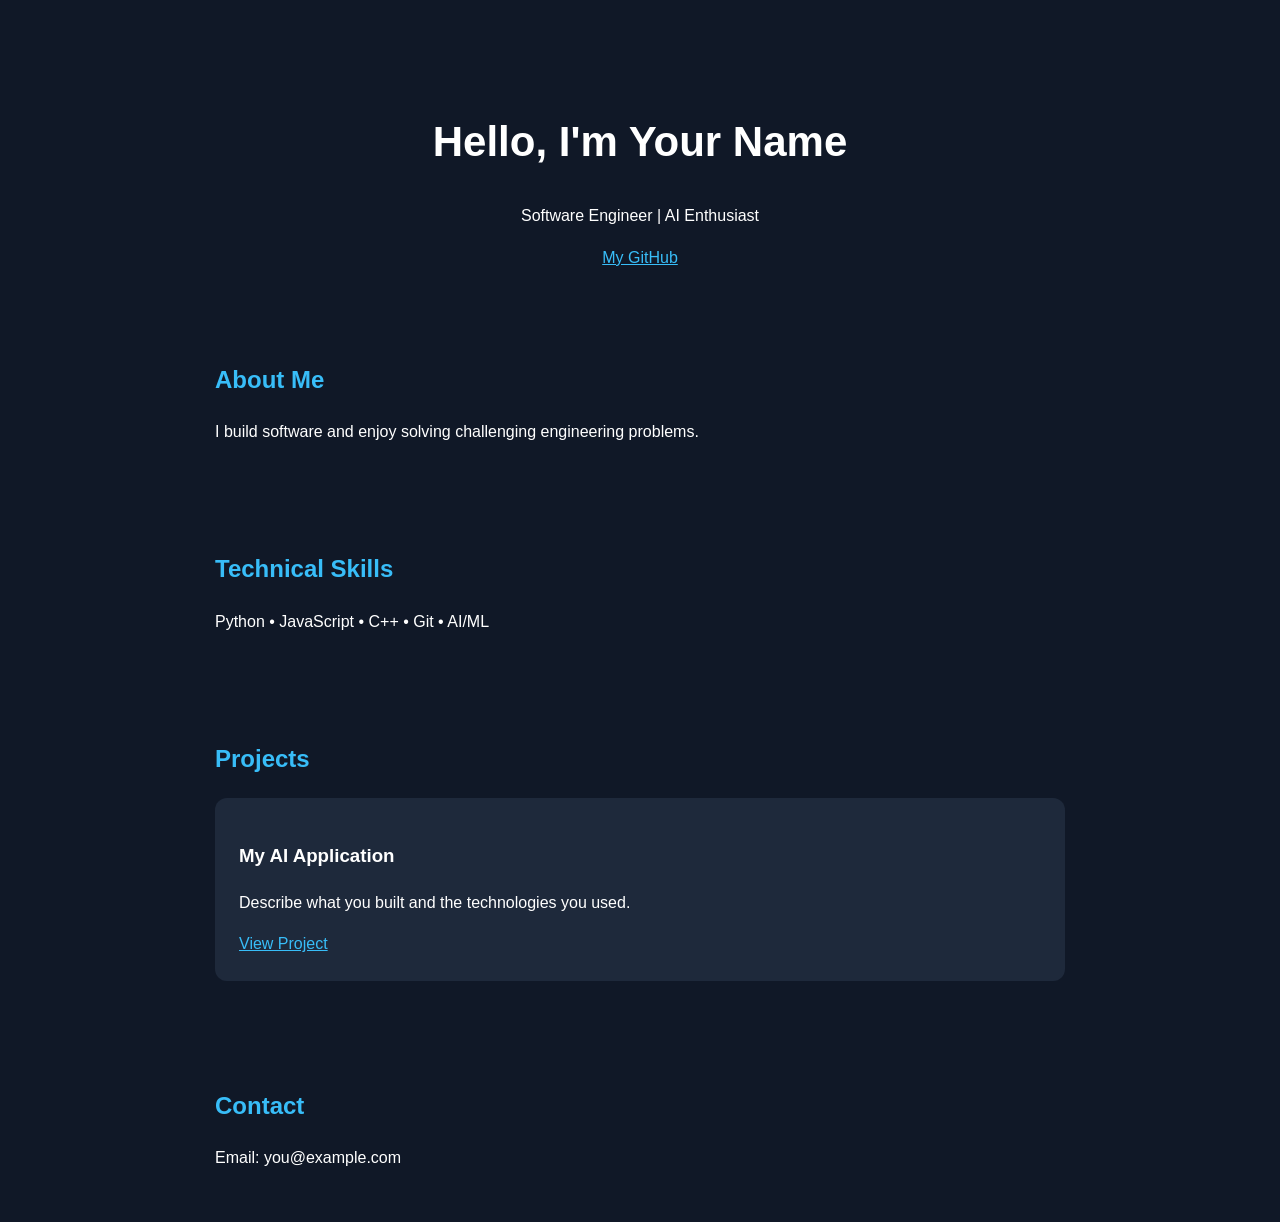
==== index.html @ 8f1bda02 "Add initial HTML structure for portfolio" ====
<!DOCTYPE html>
<html lang="en">
<head>
  <meta charset="UTF-8">
  <meta name="viewport" content="width=device-width, initial-scale=1">
  <title>My Software Engineering Portfolio</title>
  <style>
    body {
      font-family: Arial, sans-serif;
      background: #101827;
      color: white;
      margin: 0;
      line-height: 1.6;
    }
    header, section {
      max-width: 850px;
      margin: auto;
      padding: 35px 20px;
    }
    header { text-align: center; padding-top: 80px; }
    h1 { font-size: 42px; }
    h2 { color: #38bdf8; }
    a { color: #38bdf8; }
    .card {
      background: #1e293b;
      border-radius: 12px;
      padding: 24px;
      margin: 16px 0;
    }
  </style>
</head>
<body>
  <header>
    <h1>Hello, I'm Your Name</h1>
    <p>Software Engineer | AI Enthusiast</p>
    <a href="https://github.com/yourusername">
      My GitHub
    </a>
  </header>

  <section>
    <h2>About Me</h2>
    <p>I build software and enjoy solving
       challenging engineering problems.</p>
  </section>

  <section>
    <h2>Technical Skills</h2>
    <p>Python • JavaScript • C++ • Git • AI/ML</p>
  </section>

  <section>
    <h2>Projects</h2>
    <div class="card">
      <h3>My AI Application</h3>
      <p>Describe what you built and the
         technologies you used.</p>
      <a href="https://github.com/yourusername">
        View Project
      </a>
    </div>
  </section>

  <section>
    <h2>Contact</h2>
    <p>Email: you@example.com</p>
  </section>
</body>
</html>
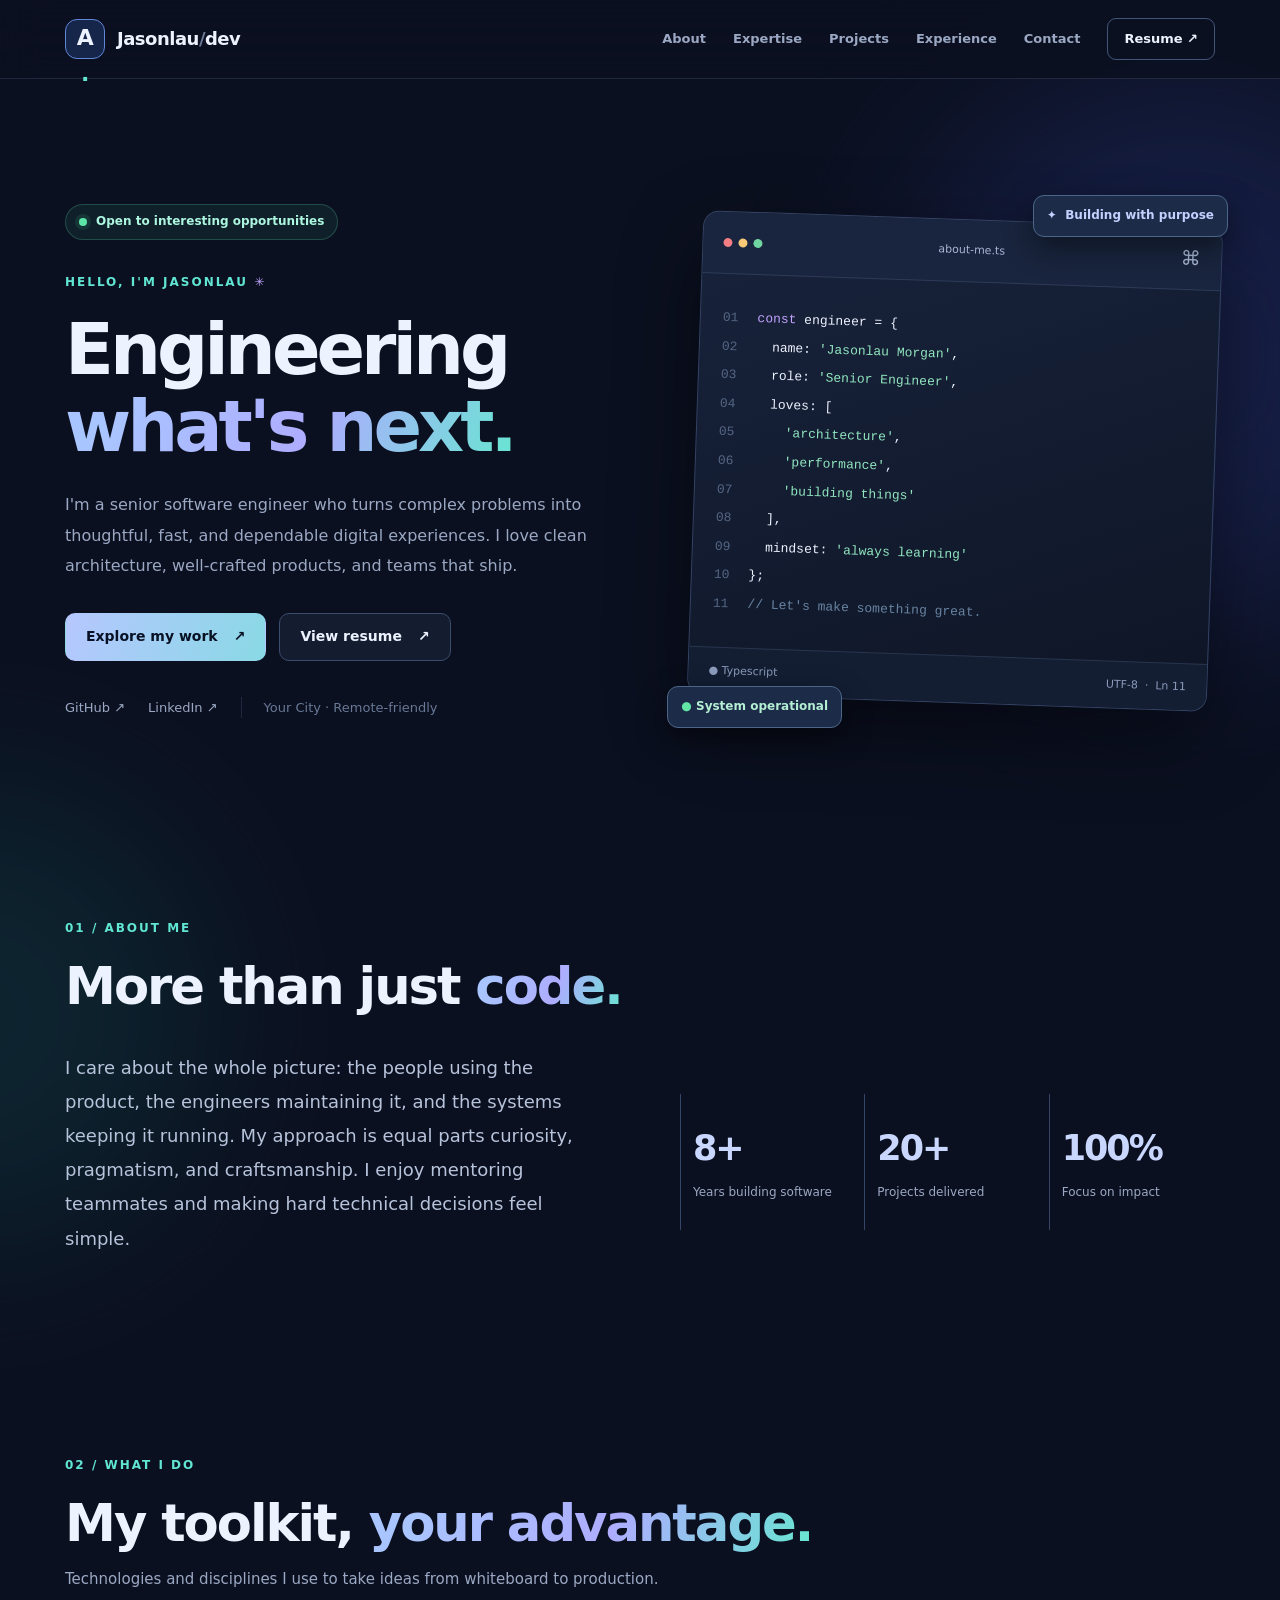
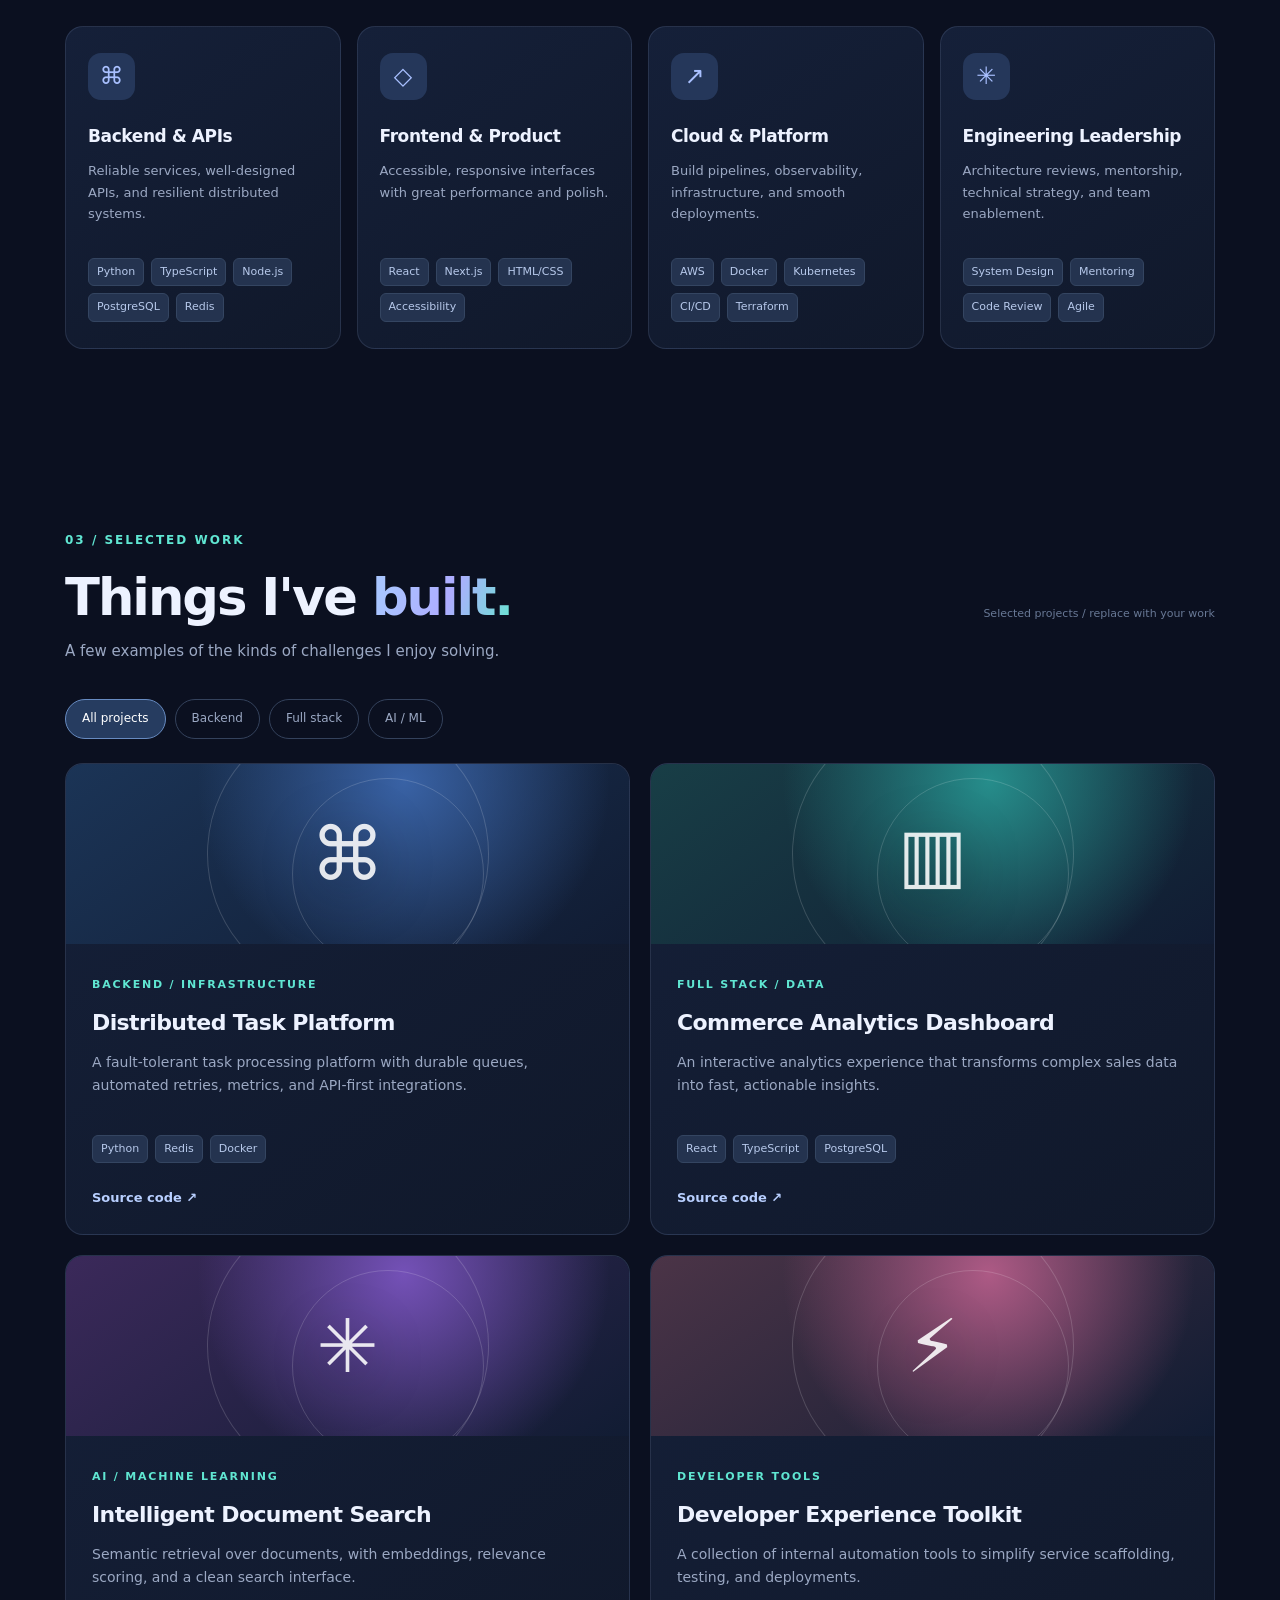
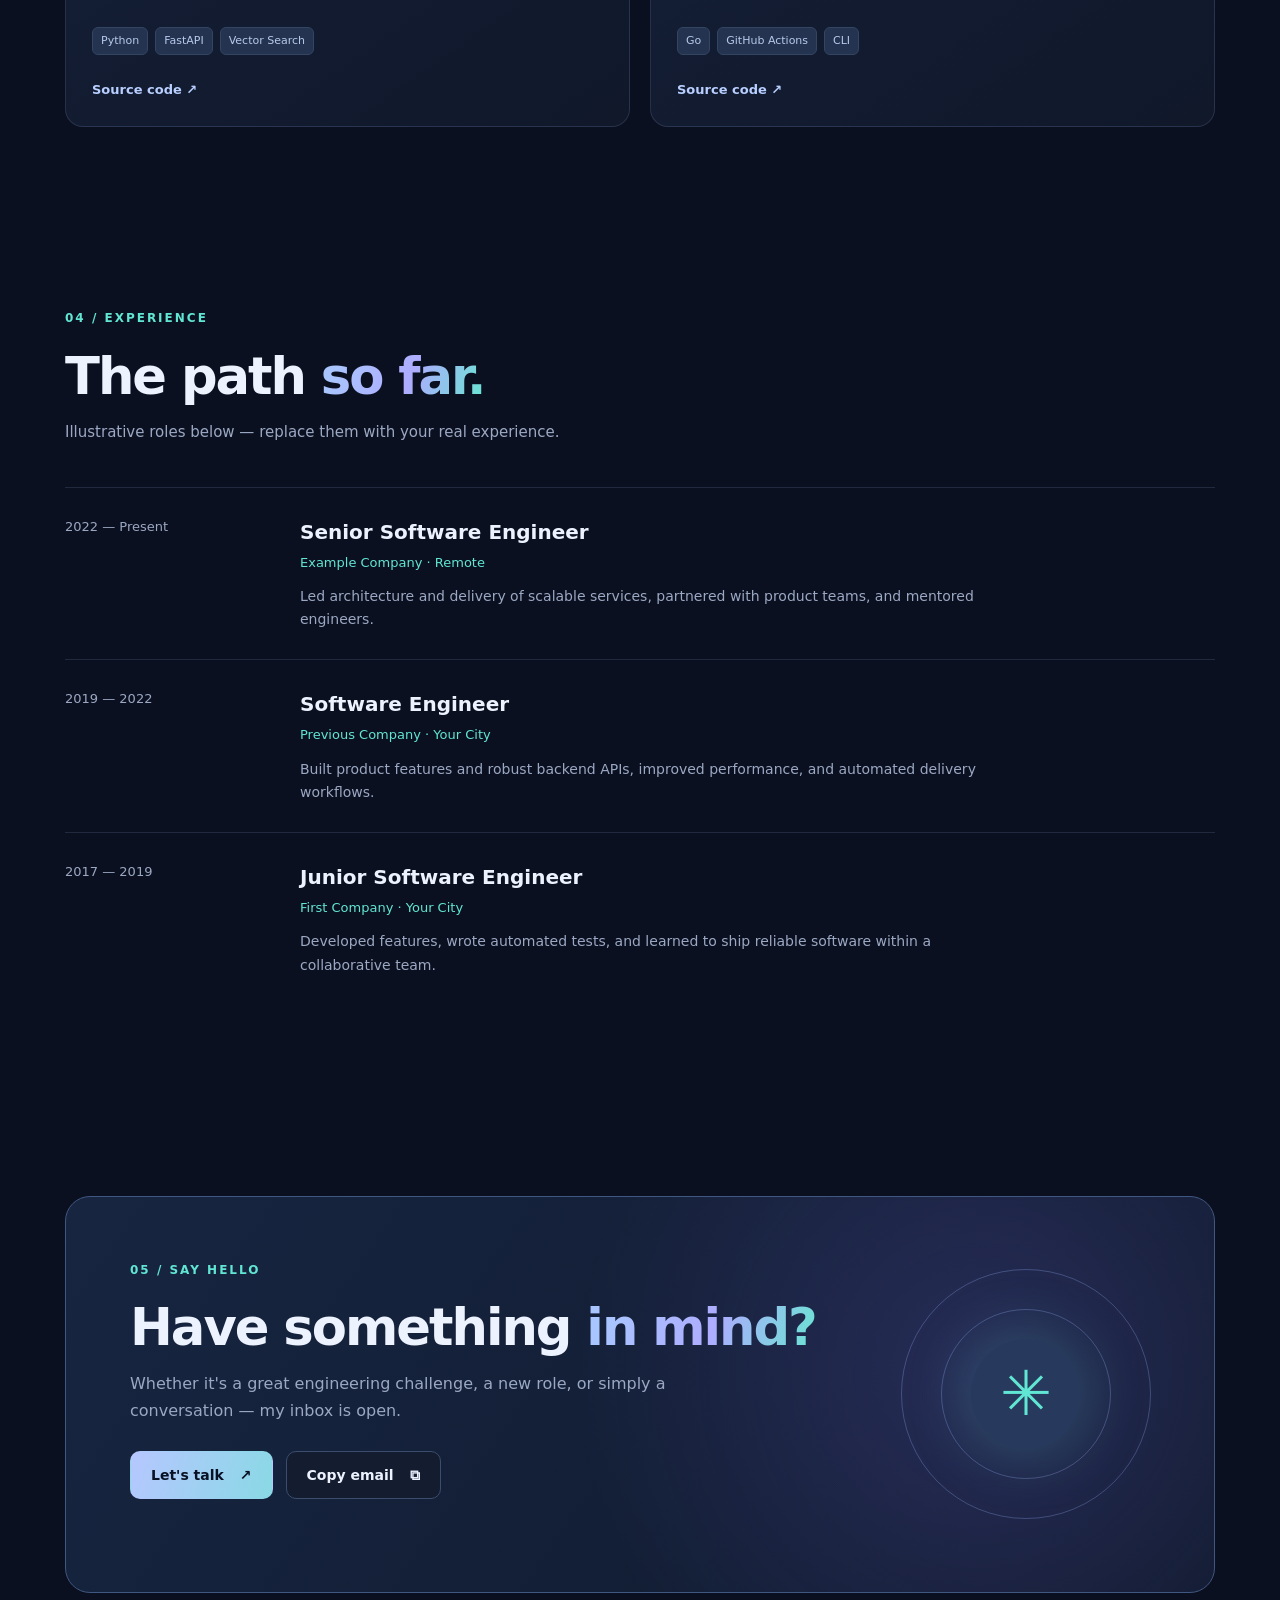
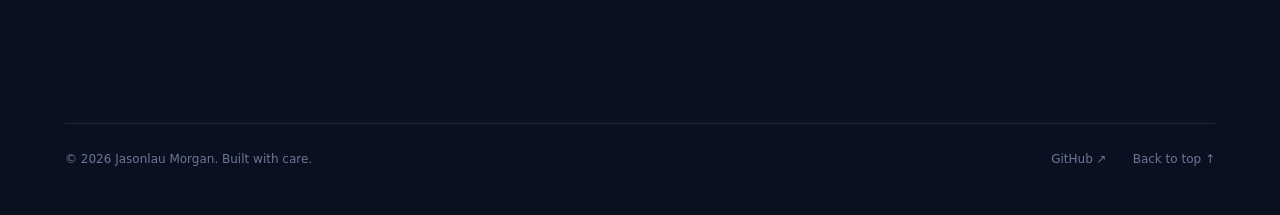
==== commit 31976a84: "Add files via upload" ====
--- a/index.html
+++ b/index.html
@@ -1,70 +1,61 @@
-
-<!DOCTYPE html>
+<!doctype html>
 <html lang="en">
 <head>
-  <meta charset="UTF-8">
+  <meta charset="utf-8">
   <meta name="viewport" content="width=device-width, initial-scale=1">
-  <title>My Software Engineering Portfolio</title>
-  <style>
-    body {
-      font-family: Arial, sans-serif;
-      background: #101827;
-      color: white;
-      margin: 0;
-      line-height: 1.6;
-    }
-    header, section {
-      max-width: 850px;
-      margin: auto;
-      padding: 35px 20px;
-    }
-    header { text-align: center; padding-top: 80px; }
-    h1 { font-size: 42px; }
-    h2 { color: #38bdf8; }
-    a { color: #38bdf8; }
-    .card {
-      background: #1e293b;
-      border-radius: 12px;
-      padding: 24px;
-      margin: 16px 0;
-    }
-  </style>
+  <meta name="theme-color" content="#0b1020">
+  <meta name="description" content="Portfolio of Jasonlau Morgan, a senior software engineer building reliable, scalable products.">
+  <title>Jasonlau Morgan — Senior Software Engineer</title>
+  <link rel="icon" href="favicon.svg" type="image/svg+xml">
+  <link rel="stylesheet" href="style.css">
+  <script src="script.js" defer></script>
 </head>
 <body>
-  <header>
-    <h1>Hello, I'm Your Name</h1>
-    <p>Software Engineer | AI Enthusiast</p>
-    <a href="https://github.com/yourusername">
-      My GitHub
-    </a>
+  <a class="skip-link" href="#main">Skip to content</a>
+  <div class="ambient ambient-one" aria-hidden="true"></div>
+  <div class="ambient ambient-two" aria-hidden="true"></div>
+
+  <header class="site-header">
+    <nav class="nav shell" aria-label="Main navigation">
+      <a class="brand" href="#home" aria-label="Back to top"><span class="brand-mark">A<span class="brand-dot">.</span></span><span class="brand-name">Jasonlau<span class="muted">/</span>dev</span></a>
+      <button class="menu-toggle" id="menuToggle" type="button" aria-label="Open navigation menu" aria-controls="navLinks" aria-expanded="false"><span></span><span></span><span></span></button>
+      <div class="nav-links" id="navLinks">
+        <a href="#about">About</a><a href="#expertise">Expertise</a><a href="#projects">Projects</a><a href="#experience">Experience</a><a href="#contact">Contact</a>
+        <a class="nav-resume" href="resume.html" target="_blank" rel="noopener">Resume <span aria-hidden="true">↗</span></a>
+      </div>
+    </nav>
   </header>
 
-  <section>
-    <h2>About Me</h2>
-    <p>I build software and enjoy solving
-       challenging engineering problems.</p>
-  </section>
+  <main id="main">
+    <section class="hero shell" id="home" aria-labelledby="heroTitle">
+      <div class="hero-copy">
+        <div class="availability"><span class="pulse" aria-hidden="true"></span><span id="statusText">Open to interesting opportunities</span></div>
+        <p class="eyebrow">HELLO, I'M <span id="heroFirstName">Jasonlau</span> <span class="asterisk">✳</span></p>
+        <h1 id="heroTitle">Engineering <span class="text-gradient">what's next.</span></h1>
+        <p class="hero-description" id="heroDescription">I'm a senior software engineer who turns complex problems into thoughtful, fast, and dependable digital experiences. I love clean architecture, well-crafted products, and teams that ship.</p>
+        <div class="hero-actions"><a class="button primary" href="#projects">Explore my work <span aria-hidden="true">↗</span></a><a class="button ghost" href="resume.html" target="_blank" rel="noopener">View resume <span aria-hidden="true">↗</span></a></div>
+        <div class="hero-socials" aria-label="Social profiles"><a id="githubLink" href="https://github.com/yourusername" target="_blank" rel="noopener noreferrer">GitHub ↗</a><a id="linkedinLink" href="https://www.linkedin.com/in/yourusername/" target="_blank" rel="noopener noreferrer">LinkedIn ↗</a><span class="hero-location" id="locationText">Based in Your City · Remote-friendly</span></div>
+      </div>
+      <div class="hero-art" aria-label="Decorative code editor illustration" role="img">
+        <div class="editor-card">
+          <div class="editor-bar"><span class="dots"><i></i><i></i><i></i></span><span>about-me.ts</span><span class="editor-icon">⌘</span></div>
+          <div class="editor-code"><div><span class="line-num">01</span><span class="purple">const</span> engineer = {</div><div><span class="line-num">02</span>  name: <span class="mint" id="editorName">'Jasonlau Morgan'</span>,</div><div><span class="line-num">03</span>  role: <span class="mint">'Senior Engineer'</span>,</div><div><span class="line-num">04</span>  loves: [</div><div><span class="line-num">05</span>    <span class="mint">'architecture'</span>,</div><div><span class="line-num">06</span>    <span class="mint">'performance'</span>,</div><div><span class="line-num">07</span>    <span class="mint">'building things'</span></div><div><span class="line-num">08</span>  ],</div><div><span class="line-num">09</span>  mindset: <span class="mint">'always learning'</span></div><div><span class="line-num">10</span>};</div><div><span class="line-num">11</span><span class="comment">// Let's make something great.</span></div></div>
+          <div class="editor-footer"><span>● Typescript</span><span>UTF-8&nbsp;&nbsp;·&nbsp;&nbsp;Ln 11</span></div>
+        </div>
+        <div class="floating-chip chip-top">✦ &nbsp;Building with purpose</div><div class="floating-chip chip-bottom"><span>●</span> System operational</div>
+      </div>
+    </section>
 
-  <section>
-    <h2>Technical Skills</h2>
-    <p>Python • JavaScript • C++ • Git • AI/ML</p>
-  </section>
+    <section class="section shell" id="about" aria-labelledby="aboutTitle"><div class="section-heading"><p class="eyebrow">01 / ABOUT ME</p><h2 id="aboutTitle">More than just <span class="text-gradient">code.</span></h2></div><div class="about-grid"><p class="body-large" id="aboutText">I care about the whole picture: the people using the product, the engineers maintaining it, and the systems keeping it running. My approach is equal parts curiosity, pragmatism, and craftsmanship. I enjoy mentoring teammates and making hard technical decisions feel simple.</p><div class="stats"><div class="stat"><strong id="statYears">8+</strong><span>Years building software</span></div><div class="stat"><strong id="statProjects">20+</strong><span>Projects delivered</span></div><div class="stat"><strong id="statFocus">100%</strong><span>Focus on impact</span></div></div></div></section>
 
-  <section>
-    <h2>Projects</h2>
-    <div class="card">
-      <h3>My AI Application</h3>
-      <p>Describe what you built and the
-         technologies you used.</p>
-      <a href="https://github.com/yourusername">
-        View Project
-      </a>
-    </div>
-  </section>
+    <section class="section shell" id="expertise" aria-labelledby="expertiseTitle"><div class="section-heading"><p class="eyebrow">02 / WHAT I DO</p><h2 id="expertiseTitle">My toolkit, <span class="text-gradient">your advantage.</span></h2><p class="section-subtitle">Technologies and disciplines I use to take ideas from whiteboard to production.</p></div><div class="expertise-grid"><article class="skill-card"><div class="skill-icon">⌘</div><h3>Backend & APIs</h3><p>Reliable services, well-designed APIs, and resilient distributed systems.</p><div class="tags" id="backendTags"></div></article><article class="skill-card"><div class="skill-icon">◇</div><h3>Frontend & Product</h3><p>Accessible, responsive interfaces with great performance and polish.</p><div class="tags" id="frontendTags"></div></article><article class="skill-card"><div class="skill-icon">↗</div><h3>Cloud & Platform</h3><p>Build pipelines, observability, infrastructure, and smooth deployments.</p><div class="tags" id="cloudTags"></div></article><article class="skill-card"><div class="skill-icon">✳</div><h3>Engineering Leadership</h3><p>Architecture reviews, mentorship, technical strategy, and team enablement.</p><div class="tags" id="leadershipTags"></div></article></div></section>
 
-  <section>
-    <h2>Contact</h2>
-    <p>Email: you@example.com</p>
-  </section>
+    <section class="section shell" id="projects" aria-labelledby="projectsTitle"><div class="section-heading"><p class="eyebrow">03 / SELECTED WORK</p><div class="heading-row"><h2 id="projectsTitle">Things I've <span class="text-gradient">built.</span></h2><span class="tiny-note">Selected projects / replace with your work</span></div><p class="section-subtitle">A few examples of the kinds of challenges I enjoy solving.</p></div><div class="filter-group" id="projectFilters" role="group" aria-label="Filter projects"><button type="button" class="filter active" data-filter="all" aria-pressed="true">All projects</button><button type="button" class="filter" data-filter="backend" aria-pressed="false">Backend</button><button type="button" class="filter" data-filter="fullstack" aria-pressed="false">Full stack</button><button type="button" class="filter" data-filter="ai" aria-pressed="false">AI / ML</button></div><div class="project-grid" id="projectGrid" aria-live="polite"></div></section>
+
+    <section class="section shell" id="experience" aria-labelledby="experienceTitle"><div class="section-heading"><p class="eyebrow">04 / EXPERIENCE</p><h2 id="experienceTitle">The path <span class="text-gradient">so far.</span></h2><p class="section-subtitle">Illustrative roles below — replace them with your real experience.</p></div><div class="timeline" id="experienceList"></div></section>
+
+    <section class="section shell contact-section" id="contact" aria-labelledby="contactTitle"><div class="contact-card"><div><p class="eyebrow">05 / SAY HELLO</p><h2 id="contactTitle">Have something <span class="text-gradient">in mind?</span></h2><p>Whether it's a great engineering challenge, a new role, or simply a conversation — my inbox is open.</p><div class="contact-actions"><a class="button primary" id="emailButton" href="mailto:you@example.com">Let's talk <span aria-hidden="true">↗</span></a><button class="button ghost" id="copyEmail" type="button">Copy email <span aria-hidden="true">⧉</span></button></div><p class="copy-message" id="copyMessage" role="status" aria-live="polite"></p></div><div class="contact-orbit" aria-hidden="true"><div class="orbit orbit-outer"></div><div class="orbit orbit-inner"></div><div class="orbit-center">✳</div></div></div></section>
+  </main>
+  <footer class="footer shell"><span>© <span id="currentYear"></span> <span id="footerName">Jasonlau Morgan</span>. Built with care.</span><div><a href="https://github.com/yourusername" id="footerGithub" target="_blank" rel="noopener noreferrer">GitHub ↗</a><a href="#home">Back to top ↑</a></div></footer>
 </body>
 </html>
--- a/style.css
+++ b/style.css
@@ -0,0 +1 @@
+:root{color-scheme:dark;--bg:#0b1020;--surface:#121a2b;--surface2:#162138;--text:#edf2ff;--muted:#9ba8c3;--dim:#687895;--line:rgba(168,190,239,.14);--accent:#88a9ff;--cyan:#60e6d2;--purple:#c0a4ff;--radius:18px;--shell:1150px;font-family:Inter,ui-sans-serif,system-ui,-apple-system,BlinkMacSystemFont,"Segoe UI",sans-serif}*{box-sizing:border-box}html{scroll-behavior:smooth;scroll-padding-top:90px}body{margin:0;background:var(--bg);color:var(--text);line-height:1.65;overflow-x:hidden}a{color:inherit;text-decoration:none}button{font:inherit}a:focus-visible,button:focus-visible{outline:3px solid var(--cyan);outline-offset:4px}.shell{width:min(calc(100% - 48px),var(--shell));margin-inline:auto}.ambient{position:absolute;z-index:-1;pointer-events:none;border-radius:50%;filter:blur(90px);opacity:.36}.ambient-one{width:550px;height:550px;top:80px;right:-180px;background:#2a3886}.ambient-two{width:450px;height:450px;top:790px;left:-250px;background:#12494b}.skip-link{position:absolute;top:-100px;left:16px;z-index:200;background:white;color:#071220;padding:12px 20px;border-radius:8px}.skip-link:focus{top:12px}.site-header{position:sticky;top:0;z-index:100;background:rgba(11,16,32,.82);border-bottom:1px solid var(--line);backdrop-filter:blur(20px)}.nav{display:flex;align-items:center;justify-content:space-between;min-height:78px;gap:28px}.brand{display:flex;align-items:center;gap:12px;font-weight:750;letter-spacing:-.5px}.brand-mark{display:grid;place-items:center;width:40px;height:40px;border:1px solid #6186d8;border-radius:12px;background:#16264a;font-size:22px}.brand-dot{color:var(--cyan)}.brand-name{font-size:18px}.muted{color:var(--dim)}.nav-links{display:flex;align-items:center;gap:27px;font-size:13px;font-weight:550;color:var(--muted)}.nav-links>a:not(.nav-resume):hover,.footer a:hover,.hero-socials a:hover{color:var(--cyan)}.nav-resume{padding:9px 16px;border:1px solid #415579;border-radius:9px;color:var(--text)}.nav-resume:hover{border-color:var(--cyan)}.menu-toggle{display:none}.hero{display:grid;grid-template-columns:1.05fr .95fr;align-items:center;gap:56px;padding-block:125px 110px;min-height:695px}.availability{display:inline-flex;align-items:center;gap:9px;padding:7px 13px;color:#adf6df;background:rgba(66,186,140,.095);border:1px solid rgba(97,230,182,.22);border-radius:30px;font-size:12px;font-weight:600;margin-bottom:33px}.pulse{width:8px;height:8px;background:#5ce7a9;border-radius:50%;box-shadow:0 0 0 4px rgba(73,205,145,.12)}.eyebrow{font-size:12px;letter-spacing:2px;color:var(--cyan);font-weight:800;margin:0 0 18px}.asterisk{color:var(--purple)}h1,h2,h3,p{margin-top:0}h1{font-size:clamp(48px,5.6vw,82px);line-height:1.08;letter-spacing:-4px;margin-bottom:25px;max-width:680px}h2{font-size:clamp(34px,4vw,52px);line-height:1.15;letter-spacing:-2px;margin-bottom:14px}.text-gradient{background:linear-gradient(110deg,#a9c5ff 12%,#aeacff 55%,#67e6d1 100%);background-clip:text;-webkit-background-clip:text;color:transparent}.hero-description{font-size:16px;color:var(--muted);max-width:565px;line-height:1.9;margin-bottom:31px}.hero-actions,.contact-actions{display:flex;gap:13px;flex-wrap:wrap}.button{display:inline-flex;align-items:center;justify-content:center;gap:16px;min-height:48px;padding:11px 20px;border-radius:10px;border:1px solid transparent;font-size:14px;font-weight:700;cursor:pointer;transition:transform .2s,border-color .2s,background .2s}.button:hover{transform:translateY(-3px)}.button.primary{color:#091124;background:linear-gradient(110deg,#b6c7ff,#89d9e5)}.button.ghost{border-color:#3b4c6d;background:#141d30;color:var(--text)}.button.ghost:hover{border-color:var(--accent)}.hero-socials{display:flex;flex-wrap:wrap;align-items:center;gap:23px;margin-top:36px;font-size:13px;color:var(--muted)}.hero-location{border-left:1px solid var(--line);padding-left:22px;color:var(--dim)}.hero-art{position:relative;min-width:0}.editor-card{position:relative;border:1px solid #344363;border-radius:16px;background:linear-gradient(160deg,#18233c,#0e1525);box-shadow:0 28px 80px #0007;overflow:hidden;transform:rotate(2deg)}.editor-bar,.editor-footer{display:flex;align-items:center;justify-content:space-between;padding:14px 20px;background:#19253e;border-bottom:1px solid var(--line);color:#a8b7d5;font-size:11px}.dots{display:flex;gap:6px}.dots i{display:block;width:9px;height:9px;background:#f27d82;border-radius:50%}.dots i:nth-child(2){background:#f9c977}.dots i:nth-child(3){background:#71d5a1}.editor-icon{font-size:20px}.editor-code{padding:30px 22px 28px;font:13px/2.2 ui-monospace,SFMono-Regular,Consolas,monospace;white-space:pre;overflow-x:auto}.line-num{color:#556684;margin-right:19px;user-select:none}.purple{color:#c2a3ff}.mint{color:#91e6bf}.comment{color:#6883a1}.editor-footer{border-top:1px solid var(--line);border-bottom:0;background:#131e33;color:#8c9cbc}.floating-chip{position:absolute;font-size:12px;font-weight:700;background:#1c2b48;border:1px solid #4b6688;border-radius:11px;padding:10px 13px;box-shadow:0 10px 30px #0007}.chip-top{top:-24px;right:-13px;color:#c5d0ff}.chip-bottom{bottom:-25px;left:-28px;color:#b4efd4}.chip-bottom span{color:#63e6a5}.section{padding-block:91px}.section-heading{margin-bottom:35px}.section-subtitle{font-size:15px;color:var(--muted);max-width:620px;margin:0}.about-grid{display:grid;grid-template-columns:1fr 1fr;gap:80px;align-items:center}.body-large{font-size:18px;line-height:1.9;color:#b7c3db;max-width:590px}.stats{display:grid;grid-template-columns:repeat(3,1fr);gap:18px}.stat{padding:26px 12px;border-left:1px solid #354565}.stat strong{font-size:35px;display:block;letter-spacing:-2px;color:#c9d7ff}.stat span{font-size:12px;color:var(--muted)}.expertise-grid{display:grid;grid-template-columns:repeat(4,1fr);gap:16px}.skill-card,.project-card{border:1px solid var(--line);background:linear-gradient(145deg,#152039,#10182a);border-radius:var(--radius);transition:transform .2s,border-color .2s}.skill-card{padding:26px 22px}.skill-card:hover,.project-card:hover{transform:translateY(-5px);border-color:#5579ac}.skill-icon{width:47px;height:47px;border-radius:13px;background:#25375a;color:#a9c0ff;display:grid;place-items:center;font-size:24px;margin-bottom:22px}.skill-card h3{font-size:17px;letter-spacing:-.4px;margin-bottom:10px}.skill-card p{font-size:13px;color:var(--muted);min-height:80px}.tags{display:flex;flex-wrap:wrap;gap:7px;margin-top:18px}.tag{font-size:11px;color:#b7c9eb;background:#24334f;border:1px solid #344561;border-radius:6px;padding:4px 8px}.heading-row{display:flex;align-items:end;justify-content:space-between;gap:20px}.heading-row h2{margin-bottom:12px}.tiny-note{font-size:11px;color:var(--dim);padding-bottom:16px}.filter-group{display:flex;flex-wrap:wrap;gap:9px;margin:34px 0 24px}.filter{border:1px solid #34425c;background:transparent;color:var(--muted);padding:9px 16px;border-radius:50px;cursor:pointer;font-size:12px}.filter:hover{border-color:var(--accent);color:var(--text)}.filter.active{background:#263c60;border-color:#678bc1;color:#fff}.project-grid{display:grid;grid-template-columns:repeat(2,1fr);gap:20px}.project-card{overflow:hidden}.project-visual{height:180px;position:relative;display:flex;align-items:center;justify-content:center;overflow:hidden;background:radial-gradient(circle at 60% 10%,var(--project-light),transparent 55%),linear-gradient(145deg,var(--project-dark),#111c33)}.project-visual::before,.project-visual::after{content:"";position:absolute;border:1px solid rgba(255,255,255,.16);border-radius:50%;width:280px;height:280px;transform:rotate(25deg)}.project-visual::after{width:190px;height:190px;transform:translate(40px,20px)}.project-glyph{z-index:1;font-size:74px;line-height:1;color:rgba(255,255,255,.88);font-weight:200;text-shadow:0 12px 60px #0006}.project-body{padding:26px}.project-category{font-size:11px;text-transform:uppercase;letter-spacing:1.8px;color:var(--cyan);font-weight:800}.project-card h3{font-size:22px;letter-spacing:-.6px;margin:9px 0}.project-card p{font-size:14px;color:var(--muted);min-height:66px}.project-links{display:flex;flex-wrap:wrap;gap:20px;margin-top:24px;font-size:13px;font-weight:750}.project-links a{color:#b8cfff}.project-links a:hover{color:var(--cyan)}.timeline{margin-top:42px}.timeline-item{display:grid;grid-template-columns:190px 1fr;gap:45px;padding:28px 0;border-top:1px solid var(--line)}.timeline-date{color:var(--muted);font-size:13px}.timeline-role{font-size:20px;font-weight:750;margin-bottom:3px}.timeline-company{color:var(--cyan);font-size:13px;margin-bottom:12px}.timeline-desc{color:var(--muted);font-size:14px;max-width:720px;margin:0}.contact-section{padding-block:100px 130px}.contact-card{border:1px solid #405781;border-radius:25px;padding:clamp(28px,5vw,65px);background:radial-gradient(circle at 80% 45%,rgba(95,85,186,.27),transparent 43%),linear-gradient(125deg,#172541,#101a2d);display:grid;grid-template-columns:1.5fr .5fr;gap:30px;align-items:center;overflow:hidden}.contact-card h2{font-size:clamp(36px,4vw,55px)}.contact-card p:not(.eyebrow):not(.copy-message){color:var(--muted);max-width:560px}.contact-actions{margin-top:27px}.copy-message{font-size:12px;color:var(--cyan);min-height:20px;margin:9px 0 0}.contact-orbit{height:220px;position:relative;display:grid;place-items:center}.orbit{position:absolute;border:1px solid rgba(154,184,255,.28);border-radius:50%}.orbit-outer{width:250px;height:250px}.orbit-inner{width:170px;height:170px}.orbit-center{width:110px;height:110px;border-radius:50%;display:grid;place-items:center;font-size:62px;color:var(--cyan);background:#28395e;box-shadow:0 0 65px rgba(96,230,210,.25)}.footer{border-top:1px solid var(--line);padding-block:26px 45px;display:flex;justify-content:space-between;gap:20px;font-size:12px;color:var(--dim)}.footer>div{display:flex;gap:26px}.hidden{display:none!important}@media(max-width:1050px){.hero{gap:28px}.hero h1{font-size:59px}.expertise-grid{grid-template-columns:repeat(2,1fr)}.skill-card p{min-height:0}.about-grid{gap:30px}}@media(max-width:760px){.shell{width:min(calc(100% - 34px),var(--shell))}.nav{min-height:68px}.menu-toggle{display:flex;width:42px;height:42px;align-items:center;justify-content:center;flex-direction:column;gap:5px;background:#1a2740;border:1px solid #344a6c;border-radius:10px;cursor:pointer}.menu-toggle span{display:block;width:20px;height:2px;background:#d1dff5}.nav-links{display:none;position:absolute;top:68px;left:0;right:0;padding:20px;background:#101a2d;border-bottom:1px solid #314363;flex-direction:column;align-items:stretch;gap:0}.nav-links.open{display:flex}.nav-links a{padding:12px}.nav-links .nav-resume{margin-top:8px;text-align:center}.hero{grid-template-columns:1fr;padding-block:75px 65px;gap:70px;min-height:auto}.hero h1{font-size:clamp(43px,10vw,64px);letter-spacing:-2.5px}.hero-art{max-width:510px;width:100%;margin:auto}.section{padding-block:65px}.about-grid,.contact-card{grid-template-columns:1fr}.about-grid{gap:22px}.stats{gap:5px}.stat strong{font-size:29px}.project-grid{grid-template-columns:1fr}.tiny-note{display:none}.timeline-item{grid-template-columns:1fr;gap:8px}.contact-orbit{display:none}.contact-section{padding-bottom:80px}}@media(max-width:450px){.expertise-grid{grid-template-columns:1fr}.hero-socials{gap:14px}.hero-location{border-left:0;padding-left:0;width:100%}.editor-code{font-size:10.5px;padding-inline:9px}.line-num{margin-right:10px}.floating-chip{font-size:10px}.chip-bottom{left:-6px}.chip-top{right:-6px}.stats{grid-template-columns:1fr 1fr}.stat:last-child{grid-column:span 2}.footer{flex-direction:column}.hero-actions .button{flex:1}.project-visual{height:145px}}@media(prefers-reduced-motion:reduce){html{scroll-behavior:auto}*,*::before,*::after{animation:none!important;transition:none!important}}
